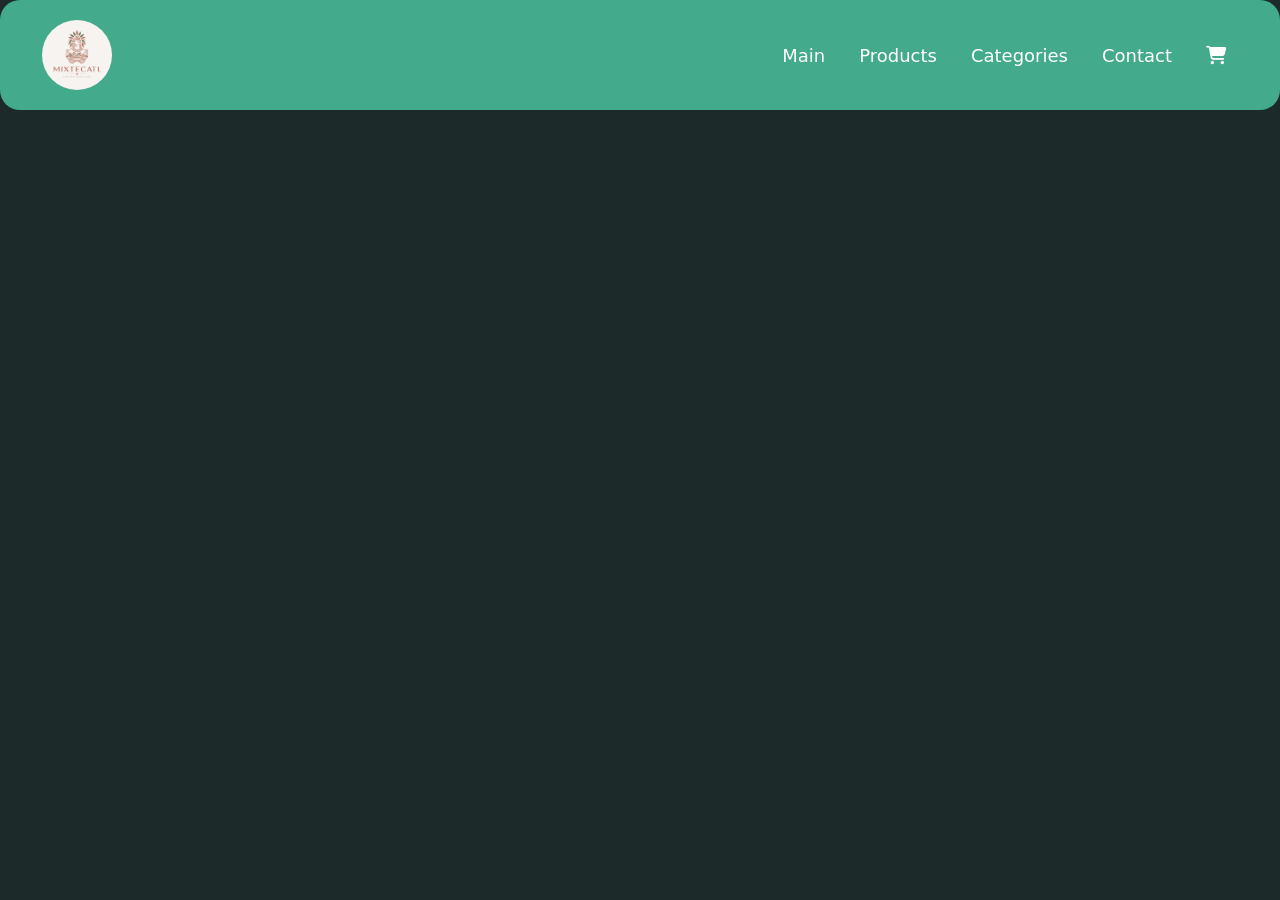
==== aboutUs.html @ 40f316a8 "Navbar added" ====
<!DOCTYPE html>
<html lang="en">

<head>
  <meta charset="UTF-8">
  <meta name="viewport" content="width=device-width, initial-scale=1.0">
  <title>Document</title>
  <link href="https://cdn.jsdelivr.net/npm/bootstrap@5.3.8/dist/css/bootstrap.min.css" rel="stylesheet"
    integrity="sha384-sRIl4kxILFvY47J16cr9ZwB07vP4J8+LH7qKQnuqkuIAvNWLzeN8tE5YBujZqJLB" crossorigin="anonymous">
  <link rel="stylesheet" href="https://cdnjs.cloudflare.com/ajax/libs/font-awesome/6.5.1/css/all.min.css">
  <link rel="stylesheet" href="./style.css">
</head>

<body>
  <div id="navbar-container"></div>
  <script src="https://cdn.jsdelivr.net/npm/bootstrap@5.3.8/dist/js/bootstrap.bundle.min.js" integrity="sha384-FKyoEForCGlyvwx9Hj09JcYn3nv7wiPVlz7YYwJrWVcXK/BmnVDxM+D2scQbITxI" crossorigin="anonymous"></script>
  <script src="navbarComponent.js"></script>

</body>

</html>
---- style.css ----
body {
  background-color: #1c2a2a;
}

/* Navbar classes */

.navbarCustom {
  background-color: #43aa8b;
  border-radius: 20px;
  padding: 15px 30px;
}

.logo img {
  width: 70px;
  height: 70px;
  border-radius: 50%;
  object-fit: cover;
}

.custom-btn {
  border: none;
  color: white;
  font-size: 18px;
}

.custom-btn:hover {
  color: #1c2a2a;
}

.cart-badge {
  background-color: #1c2a2a;
}

/* Hamburger button */

.navbar-toggler {
  border: none;
}

.navbar-toggler:focus {
  box-shadow: none;
}

/* Make icon white */

.navbar-toggler-icon {
  filter: brightness(0) invert(1);
}

.nav-buttons {
  display: flex;
  align-items: center;
  gap: 10px;
}

/* Mobile menu */
@media (max-width: 991.98px) {
  .nav-buttons {
    flex-direction: column;
    align-items: stretch;
    width: 100%;
    margin-top: 15px;
  }

  .custom-btn {
    width: 100%;
    text-align: left;
    padding: 10px 15px;
  }
}
/* End navbar Clases */
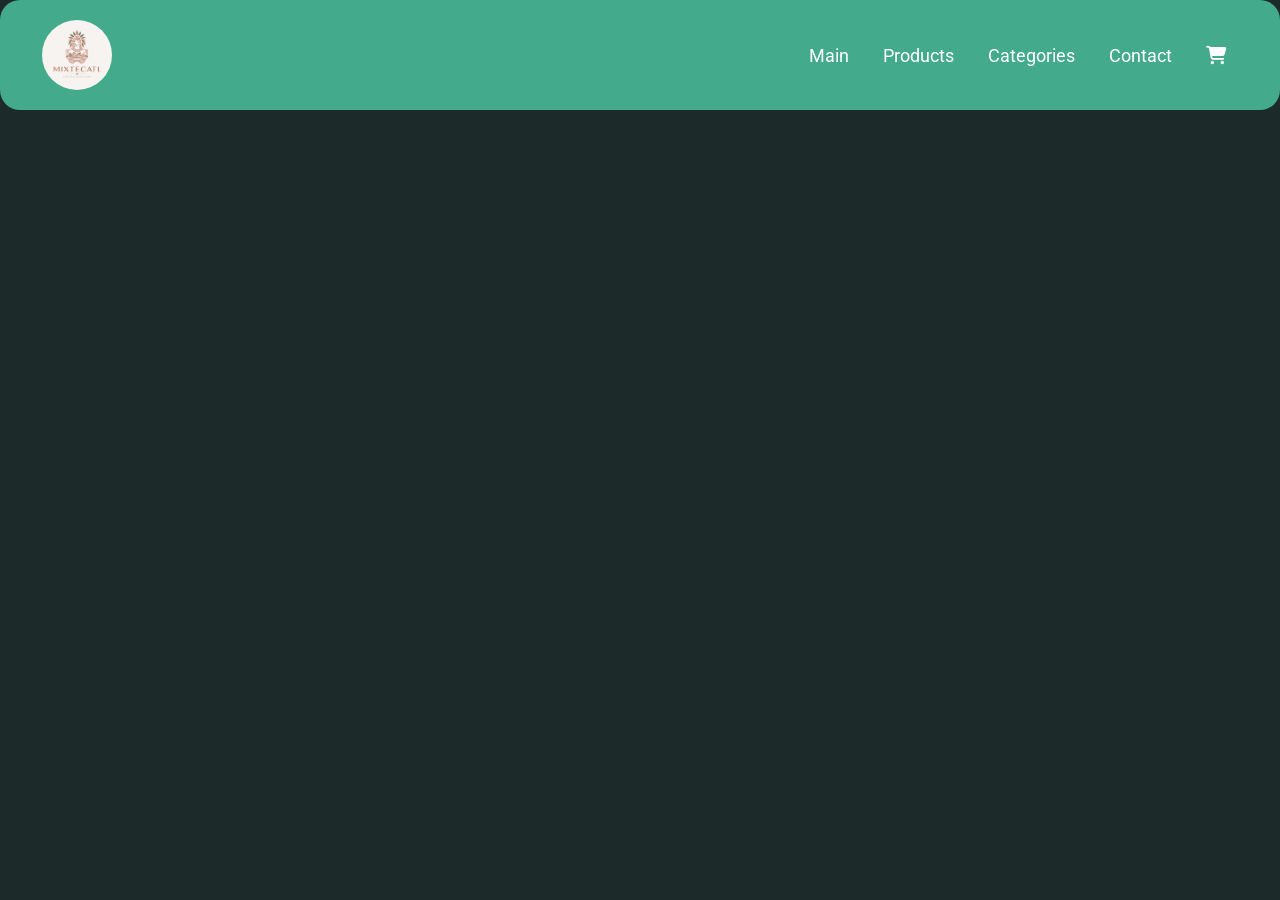
==== commit 23ee72bd: "fontsize added" ====
--- a/aboutUs.html
+++ b/aboutUs.html
@@ -9,6 +9,9 @@
     integrity="sha384-sRIl4kxILFvY47J16cr9ZwB07vP4J8+LH7qKQnuqkuIAvNWLzeN8tE5YBujZqJLB" crossorigin="anonymous">
   <link rel="stylesheet" href="https://cdnjs.cloudflare.com/ajax/libs/font-awesome/6.5.1/css/all.min.css">
   <link rel="stylesheet" href="./style.css">
+  <link rel="preconnect" href="https://fonts.googleapis.com">
+<link rel="preconnect" href="https://fonts.gstatic.com" crossorigin>
+<link href="https://fonts.googleapis.com/css2?family=Montserrat+Alternates:wght@300;400;700&family=Roboto:ital,wght@0,100..900;1,100..900&display=swap" rel="stylesheet">
 </head>
 
 <body>
--- a/style.css
+++ b/style.css
@@ -1,5 +1,6 @@
 body {
   background-color: #1c2a2a;
+  font-family: 'Roboto', sans-serif;
 }
 
 /* Navbar classes */
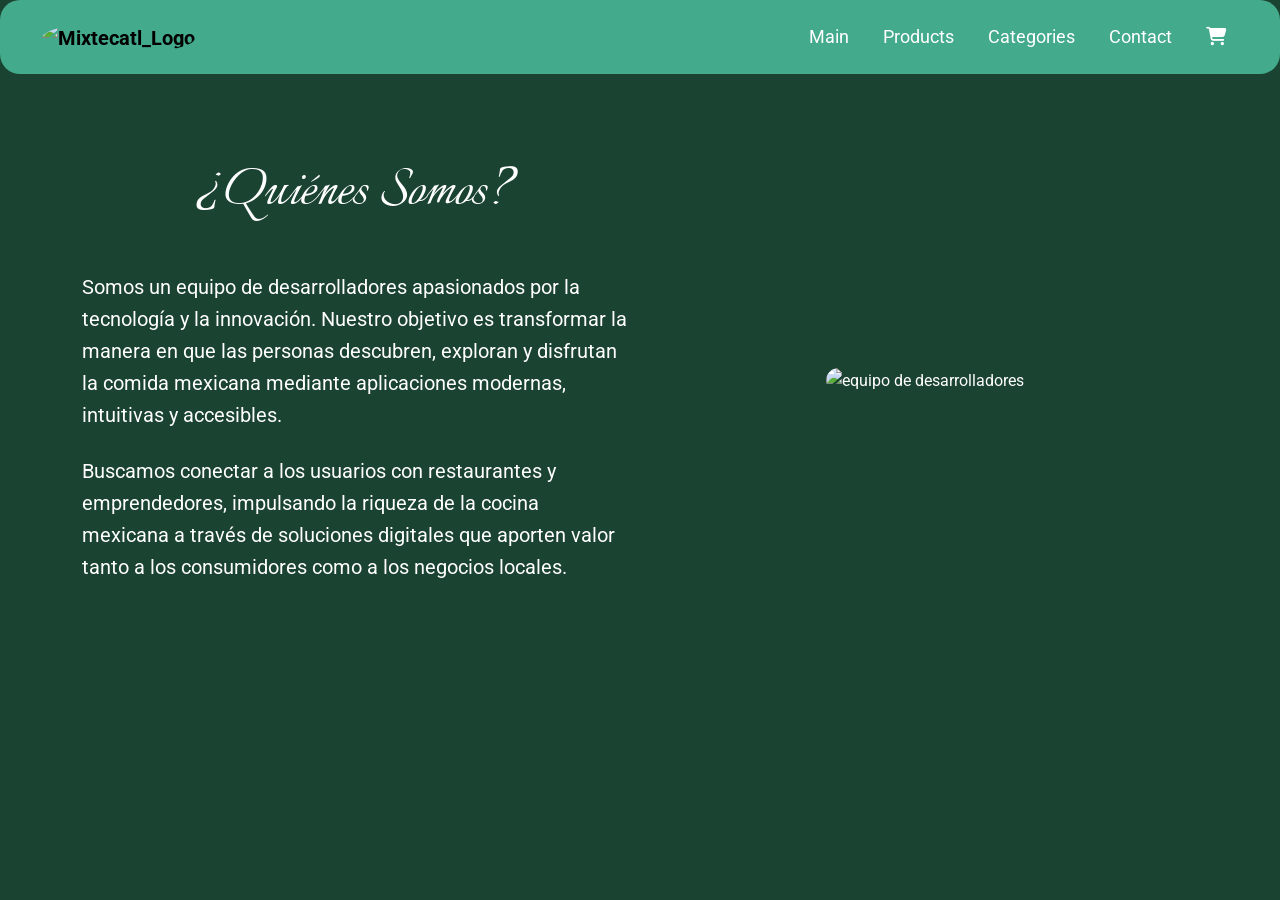
==== commit 8918e4f2: "about section added" ====
--- a/aboutUs.html
+++ b/aboutUs.html
@@ -7,16 +7,43 @@
   <title>Document</title>
   <link href="https://cdn.jsdelivr.net/npm/bootstrap@5.3.8/dist/css/bootstrap.min.css" rel="stylesheet"
     integrity="sha384-sRIl4kxILFvY47J16cr9ZwB07vP4J8+LH7qKQnuqkuIAvNWLzeN8tE5YBujZqJLB" crossorigin="anonymous">
+  <link href="https://fonts.googleapis.com/css2?family=Italianno&family=Roboto:wght@400;700&display=swap" rel="stylesheet">  
   <link rel="stylesheet" href="https://cdnjs.cloudflare.com/ajax/libs/font-awesome/6.5.1/css/all.min.css">
-  <link rel="stylesheet" href="./style.css">
-  <link rel="preconnect" href="https://fonts.googleapis.com">
-<link rel="preconnect" href="https://fonts.gstatic.com" crossorigin>
-<link href="https://fonts.googleapis.com/css2?family=Montserrat+Alternates:wght@300;400;700&family=Roboto:ital,wght@0,100..900;1,100..900&display=swap" rel="stylesheet">
+  <link rel="stylesheet" href="./aboutUs.css">
 </head>
 
 <body>
   <div id="navbar-container"></div>
-  <script src="https://cdn.jsdelivr.net/npm/bootstrap@5.3.8/dist/js/bootstrap.bundle.min.js" integrity="sha384-FKyoEForCGlyvwx9Hj09JcYn3nv7wiPVlz7YYwJrWVcXK/BmnVDxM+D2scQbITxI" crossorigin="anonymous"></script>
+  
+  <section class="about-section">
+    <div class="container">
+      <div class="row align-items-center">
+        <div class="col-lg-6">
+          <div class="contenido-texto">
+            <h1 class="titulo">¿Quiénes Somos?</h1>
+            <p class="texto">
+              Somos un equipo de desarrolladores apasionados por la tecnología y la innovación. Nuestro
+              objetivo es transformar la manera en que las personas descubren, exploran y disfrutan la
+              comida mexicana mediante aplicaciones modernas, intuitivas y accesibles.
+            </p>
+            <p class="texto">
+              Buscamos conectar a los usuarios con restaurantes y emprendedores, impulsando la riqueza de
+              la cocina mexicana a través de soluciones digitales que aporten valor tanto a los
+              consumidores como a los negocios locales.
+            </p>
+          </div>
+        </div>
+        <div class="col-lg-6 text-center">
+          <img
+            src="https://png.pngtree.com/png-clipart/20231006/original/pngtree-victorious-office-workers-team-celebrating-with-joy-happy-celebrating-teamwork-vector-png-image_12970454.png"
+            alt="equipo de desarrolladores" class="imagen">
+        </div>
+      </div>
+    </div>
+  </section>
+  <script src="https://cdn.jsdelivr.net/npm/bootstrap@5.3.8/dist/js/bootstrap.bundle.min.js"
+    integrity="sha384-FKyoEForCGlyvwx9Hj09JcYn3nv7wiPVlz7YYwJrWVcXK/BmnVDxM+D2scQbITxI"
+    crossorigin="anonymous"></script>
   <script src="navbarComponent.js"></script>
 
 </body>
--- a/aboutUs.css
+++ b/aboutUs.css
@@ -0,0 +1,120 @@
+:root {
+  --color-background: #1b4332;
+  --font-roboto: 'Roboto', sans-serif;
+  --font-italianno: 'Italianno', cursive;
+}
+
+body {
+  background-color: var(--color-background);
+  font-family: var(--font-roboto);
+  color: #ffffff;
+  line-height: 1.6;
+}
+
+/* Navbar classes */
+
+.navbarCustom {
+  background-color: #43aa8b;
+  border-radius: 20px;
+  padding: 15px 30px;
+}
+
+.logo img {
+  width: 70px;
+  height: 70px;
+  border-radius: 50%;
+  object-fit: cover;
+}
+
+.custom-btn {
+  border: none;
+  color: white;
+  font-size: 18px;
+}
+
+.custom-btn:hover {
+  color: #1c2a2a;
+}
+
+.cart-badge {
+  background-color: #1c2a2a;
+}
+
+/* Hamburger button */
+
+.navbar-toggler {
+  border: none;
+}
+
+.navbar-toggler:focus {
+  box-shadow: none;
+}
+
+/* Make icon white */
+
+.navbar-toggler-icon {
+  filter: brightness(0) invert(1);
+}
+
+.nav-buttons {
+  display: flex;
+  align-items: center;
+  gap: 10px;
+}
+
+/* Mobile menu */
+@media (max-width: 991.98px) {
+  .nav-buttons {
+    flex-direction: column;
+    align-items: stretch;
+    width: 100%;
+    margin-top: 15px;
+  }
+
+  .custom-btn {
+    width: 100%;
+    text-align: left;
+    padding: 10px 15px;
+  }
+}
+
+/* End navbar Clases */
+
+.about-section {
+  padding: 80px 0;
+}
+
+.titulo {
+  font-family: var(--font-italianno);
+  font-size: 64px;
+  color: #ffffff;
+  margin-bottom: 40px;
+  text-align: center;
+}
+
+.texto {
+  font-size: 20px;
+  margin-bottom: 24px;
+}
+
+.imagen {
+  width: 100%;
+  max-width: 450px;
+  border-radius: 20px;
+  border: 3px solid var(--color-secondary);
+}
+
+/* ajustes responsivos */
+@media (max-width: 992px) {
+  .titulo {
+    font-size: 48px;
+  }
+
+  .texto {
+    text-align: center;
+  }
+
+  .imagen {
+    max-width: 280px;
+  }
+}
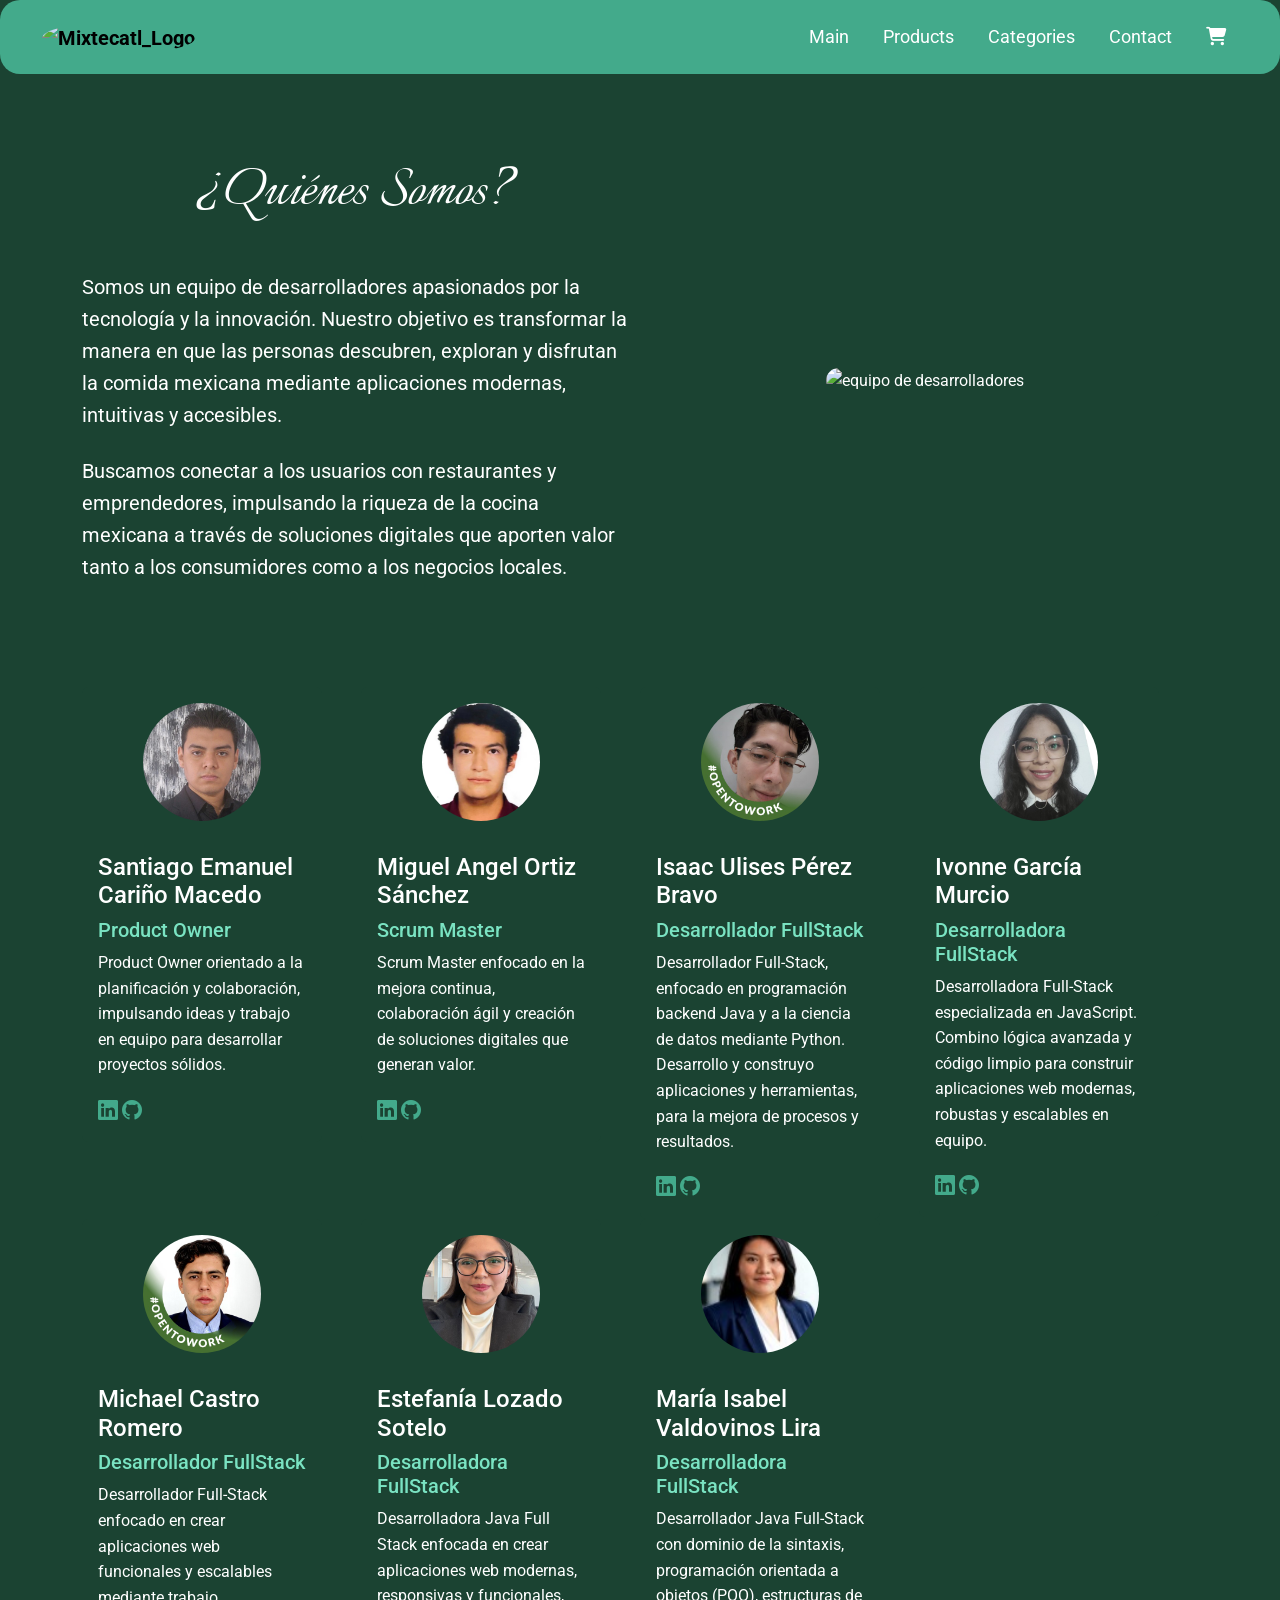
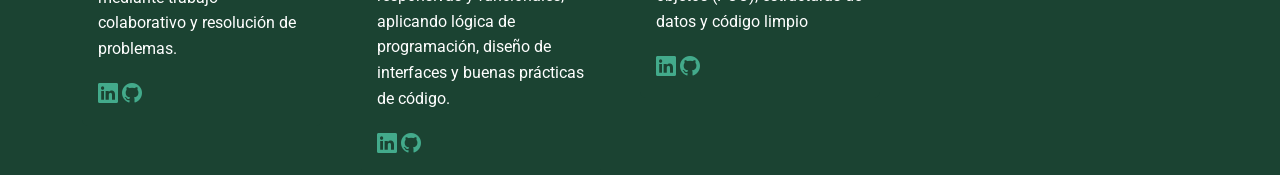
==== commit 82b3345f: "cards profiles added" ====
--- a/aboutUs.html
+++ b/aboutUs.html
@@ -7,14 +7,17 @@
   <title>Document</title>
   <link href="https://cdn.jsdelivr.net/npm/bootstrap@5.3.8/dist/css/bootstrap.min.css" rel="stylesheet"
     integrity="sha384-sRIl4kxILFvY47J16cr9ZwB07vP4J8+LH7qKQnuqkuIAvNWLzeN8tE5YBujZqJLB" crossorigin="anonymous">
-  <link href="https://fonts.googleapis.com/css2?family=Italianno&family=Roboto:wght@400;700&display=swap" rel="stylesheet">  
+  <link href="https://fonts.googleapis.com/css2?family=Italianno&family=Roboto:wght@400;700&display=swap"
+    rel="stylesheet">
   <link rel="stylesheet" href="https://cdnjs.cloudflare.com/ajax/libs/font-awesome/6.5.1/css/all.min.css">
+   <link rel="stylesheet" href="https://cdn.jsdelivr.net/npm/bootstrap-icons@1.11.3/font/bootstrap-icons.min.css">
   <link rel="stylesheet" href="./aboutUs.css">
+
+
 </head>
-
 <body>
   <div id="navbar-container"></div>
-  
+
   <section class="about-section">
     <div class="container">
       <div class="row align-items-center">
@@ -41,6 +44,136 @@
       </div>
     </div>
   </section>
+  <!-- cards Team -->
+  <div class="container text-start robotoFont" style="background-color: #1b4332;"> <!--Bloque de las tarjetas-->
+    <div class="row gx-0 gy-1">
+      <div class="col col-lg-3 col-md-6 col-sm-6">
+        <div class="card formatoTarjetas" style="width: 15rem;"> <!--Tarjeta Emmanuel-->
+          <img class="rounded-circle p-3 animacionImg " style="width: 150px; height: 150px; object-fit: cover;"
+            src="./FotosDePerfil/fotoEmmanuel.jpg" class="card-img-top" alt="Foto Emmanuel">
+          <div class="card-body">
+            <h4 class="card-title textUnderline">Santiago Emanuel Cariño Macedo</h4>
+            <h5 class="card-title textUnderline" style="color:#7ae3c2">Product Owner</h5>
+            <p class="card-text textUnderline">Product Owner orientado a la planificación y colaboración, impulsando
+              ideas y trabajo en equipo para desarrollar proyectos sólidos.</p>
+            <div> <a target="_blank" href="https://www.linkedin.com/in/emanuel-cari%C3%B1o-desarrollador/"><i
+                  class="bi bi-linkedin formatoLogotipos"></i></a>
+              <a target="_blank" href="https://github.com/EmanuelCarino03"><i
+                  class="bi bi-github formatoLogotipos"></i></a>
+            </div>
+          </div>
+        </div>
+      </div>
+      <div class="col col-lg-3 col-md-6 col-sm-6">
+        <div class="card formatoTarjetas" style="width: 15rem;"> <!--Tarjeta Miguel-->
+          <img class="rounded-circle p-3 animacionImg " style="width: 150px; height: 150px; object-fit: cover;"
+            src="./FotosDePerfil/fotoMiguel.jpg" class="card-img-top" alt="Foto Miguel">
+          <div class="card-body">
+            <h4 class="card-title textUnderline">Miguel Angel Ortiz Sánchez</h4>
+            <h5 class="card-title textUnderline" style="color:#7ae3c2">Scrum Master</h5>
+            <p class="card-text textUnderline">Scrum Master enfocado en la mejora continua, colaboración ágil y creación
+              de soluciones digitales que generan valor.</p>
+            <div> <a target="_blank" href="https://www.linkedin.com/in/miguelortiziq/"><i
+                  class="bi bi-linkedin formatoLogotipos"></i></a>
+              <a target="_blank" href="https://github.com/miguelortiziq"><i
+                  class="bi bi-github formatoLogotipos"></i></a>
+            </div>
+          </div>
+        </div>
+      </div>
+      <div class="col col-lg-3 col-md-6 col-sm-6">
+        <div class="card formatoTarjetas" style="width: 15rem;"> <!--Tarjeta Isaac-->
+          <img class="rounded-circle p-3 animacionImg " style="width: 150px; height: 150px; object-fit: cover;"
+            src="./FotosDePerfil/fotoIsaac.jpg" class="card-img-top" alt="Foto Emmanuel">
+          <div class="card-body">
+            <h4 class="card-title textUnderline">Isaac Ulises Pérez Bravo</h4>
+            <h5 class="card-title textUnderline" style="color:#7ae3c2">Desarrollador FullStack</h5>
+            <p class="card-text textUnderline">Desarrollador Full-Stack, enfocado en programación backend Java y a la
+              ciencia de datos mediante Python. Desarrollo y construyo aplicaciones y herramientas, para la mejora de
+              procesos y resultados.</p>
+            <div> <a target="_blank" href="https://www.linkedin.com/in/isaac-perez-dev/"><i
+                  class="bi bi-linkedin formatoLogotipos"></i></a>
+              <a target="_blank" href="https://github.com/IsaacPB13"><i class="bi bi-github formatoLogotipos"></i></a>
+            </div>
+          </div>
+        </div>
+      </div>
+      <div class="col col-lg-3 col-md-6 col-sm-6">
+        <div class="card formatoTarjetas" style="width: 15rem;"> <!--Tarjeta Ivonne-->
+          <img class="rounded-circle p-3 animacionImg " style="width: 150px; height: 150px; object-fit: cover;"
+            src="./FotosDePerfil/fotoIvonne.jpg" class="card-img-top" alt="Foto Emmanuel">
+          <div class="card-body">
+            <h4 class="card-title textUnderline">Ivonne García Murcio</h4>
+            <h5 class="card-title textUnderline" style="color:#7ae3c2">Desarrolladora FullStack</h5>
+            <p class="card-text textUnderline">Desarrolladora Full-Stack especializada en JavaScript. Combino lógica
+              avanzada y código limpio para construir aplicaciones web modernas, robustas y escalables en equipo.</p>
+            <div> <a target="_blank" href="https://www.linkedin.com/in/ivonnegarciamurcio/"><i
+                  class="bi bi-linkedin formatoLogotipos"></i></a>
+              <a target="_blank" href="https://github.com/draculesti"><i class="bi bi-github formatoLogotipos"></i></a>
+            </div>
+          </div>
+        </div>
+      </div>
+    </div>
+    <div class="row gx-0 gy-1">
+      <div class="col col-lg-3 col-md-6 col-sm-6">
+        <div class="card formatoTarjetas" style="width: 15rem;"> <!--Michael-->
+          <img class="rounded-circle p-3 animacionImg " style="width: 150px; height: 150px; object-fit: cover;"
+            src="./FotosDePerfil/fotoMichael.jpg" class="card-img-top" alt="Foto Michael">
+          <div class="card-body">
+            <h4 class="card-title textUnderline">Michael Castro Romero</h4>
+            <h5 class="card-title textUnderline" style="color:#7ae3c2">Desarrollador FullStack</h5>
+            <p class="card-text textUnderline">Desarrollador Full-Stack enfocado en crear aplicaciones web funcionales y
+              escalables mediante trabajo colaborativo y resolución de problemas.</p>
+            <div> <a target="_blank" href="https://www.linkedin.com/in/michaelcastrodev/"><i
+                  class="bi bi-linkedin formatoLogotipos"></i></a>
+              <a target="_blank" href="https://github.com/Michaelcr-DEV"><i
+                  class="bi bi-github formatoLogotipos"></i></a>
+            </div>
+          </div>
+        </div>
+      </div>
+      <div class="col col-lg-3 col-md-6 col-sm-6">
+        <div class="card formatoTarjetas" style="width: 15rem;"> <!--Tarjeta Estefania-->
+          <img class="rounded-circle p-3 animacionImg " style="width: 150px; height: 150px; object-fit: cover;"
+            src="./FotosDePerfil/fotoEstefania.jpg" class="card-img-top" alt="Foto Estefania">
+          <div class="card-body">
+            <h4 class="card-title textUnderline">Estefanía Lozado Sotelo</h4>
+            <h5 class="card-title textUnderline" style="color:#7ae3c2">Desarrolladora FullStack</h5>
+            <p class="card-text textUnderline">Desarrolladora Java Full Stack enfocada en crear aplicaciones web
+              modernas, responsivas y funcionales, aplicando lógica de programación, diseño de interfaces y buenas
+              prácticas de código.</p>
+            <div> <a target="_blank" href="https://www.linkedin.com/in/estefania-lozada-1483112b6/"><i
+                  class="bi bi-linkedin formatoLogotipos"></i></a>
+              <a target="_blank" href="https://github.com/EstefanyLoz"><i class="bi bi-github formatoLogotipos"></i></a>
+            </div>
+          </div>
+        </div>
+      </div>
+      <div class="col col-lg-3 col-md-6 col-sm-6">
+        <div class="card formatoTarjetas" style="width: 15rem;"> <!--Tarjeta Isabel-->
+          <img class="rounded-circle p-3 animacionImg " style="width: 150px; height: 150px; object-fit: cover;"
+            src="./FotosDePerfil/fotoIsabel.jpg" class="card-img-top" alt="Foto Isabel">
+          <div class="card-body">
+            <h4 class="card-title textUnderline">María Isabel Valdovinos Lira</h4>
+            <h5 class="card-title textUnderline" style="color:#7ae3c2">Desarrolladora FullStack</h5>
+            <p class="card-text textUnderline">Desarrollador Java Full-Stack con dominio de la sintaxis, programación
+              orientada a objetos (POO), estructuras de datos y código limpio</p>
+            <div> <a target="_blank" href="https://www.linkedin.com/in/mar%C3%ADa-isabel-valdovinos-lira/"><i
+                  class="bi bi-linkedin formatoLogotipos"></i></a>
+              <a target="_blank" href="https://github.com/Isabellira2904"><i
+                  class="bi bi-github formatoLogotipos"></i></a>
+            </div>
+          </div>
+        </div>
+      </div>
+
+    </div>
+  </div>
+
+
+
+
   <script src="https://cdn.jsdelivr.net/npm/bootstrap@5.3.8/dist/js/bootstrap.bundle.min.js"
     integrity="sha384-FKyoEForCGlyvwx9Hj09JcYn3nv7wiPVlz7YYwJrWVcXK/BmnVDxM+D2scQbITxI"
     crossorigin="anonymous"></script>
--- a/aboutUs.css
+++ b/aboutUs.css
@@ -117,4 +117,37 @@
   .imagen {
     max-width: 280px;
   }
+}
+
+/* Cards Team */
+
+.formatoTarjetas {
+  background-color: #1b4332;
+  color: white;
+  border: #1b4332;
+}
+
+.textUnderline:hover {
+  text-decoration: underline;
+  cursor: pointer;
+}
+
+.formatoLogotipos {
+  color: #43aa8b;
+  font-size: 20px;
+}
+
+.formatoLogotipos:hover {
+  color: #7ae3c2;
+  font-size: 23px;
+}
+
+.animacionImg {
+  transition: all 0.4s ease;
+  margin: auto;
+}
+
+.animacionImg:hover {
+  box-shadow: 0 0 20px rgba(120, 255, 220, .6);
+  margin: auto;
 }
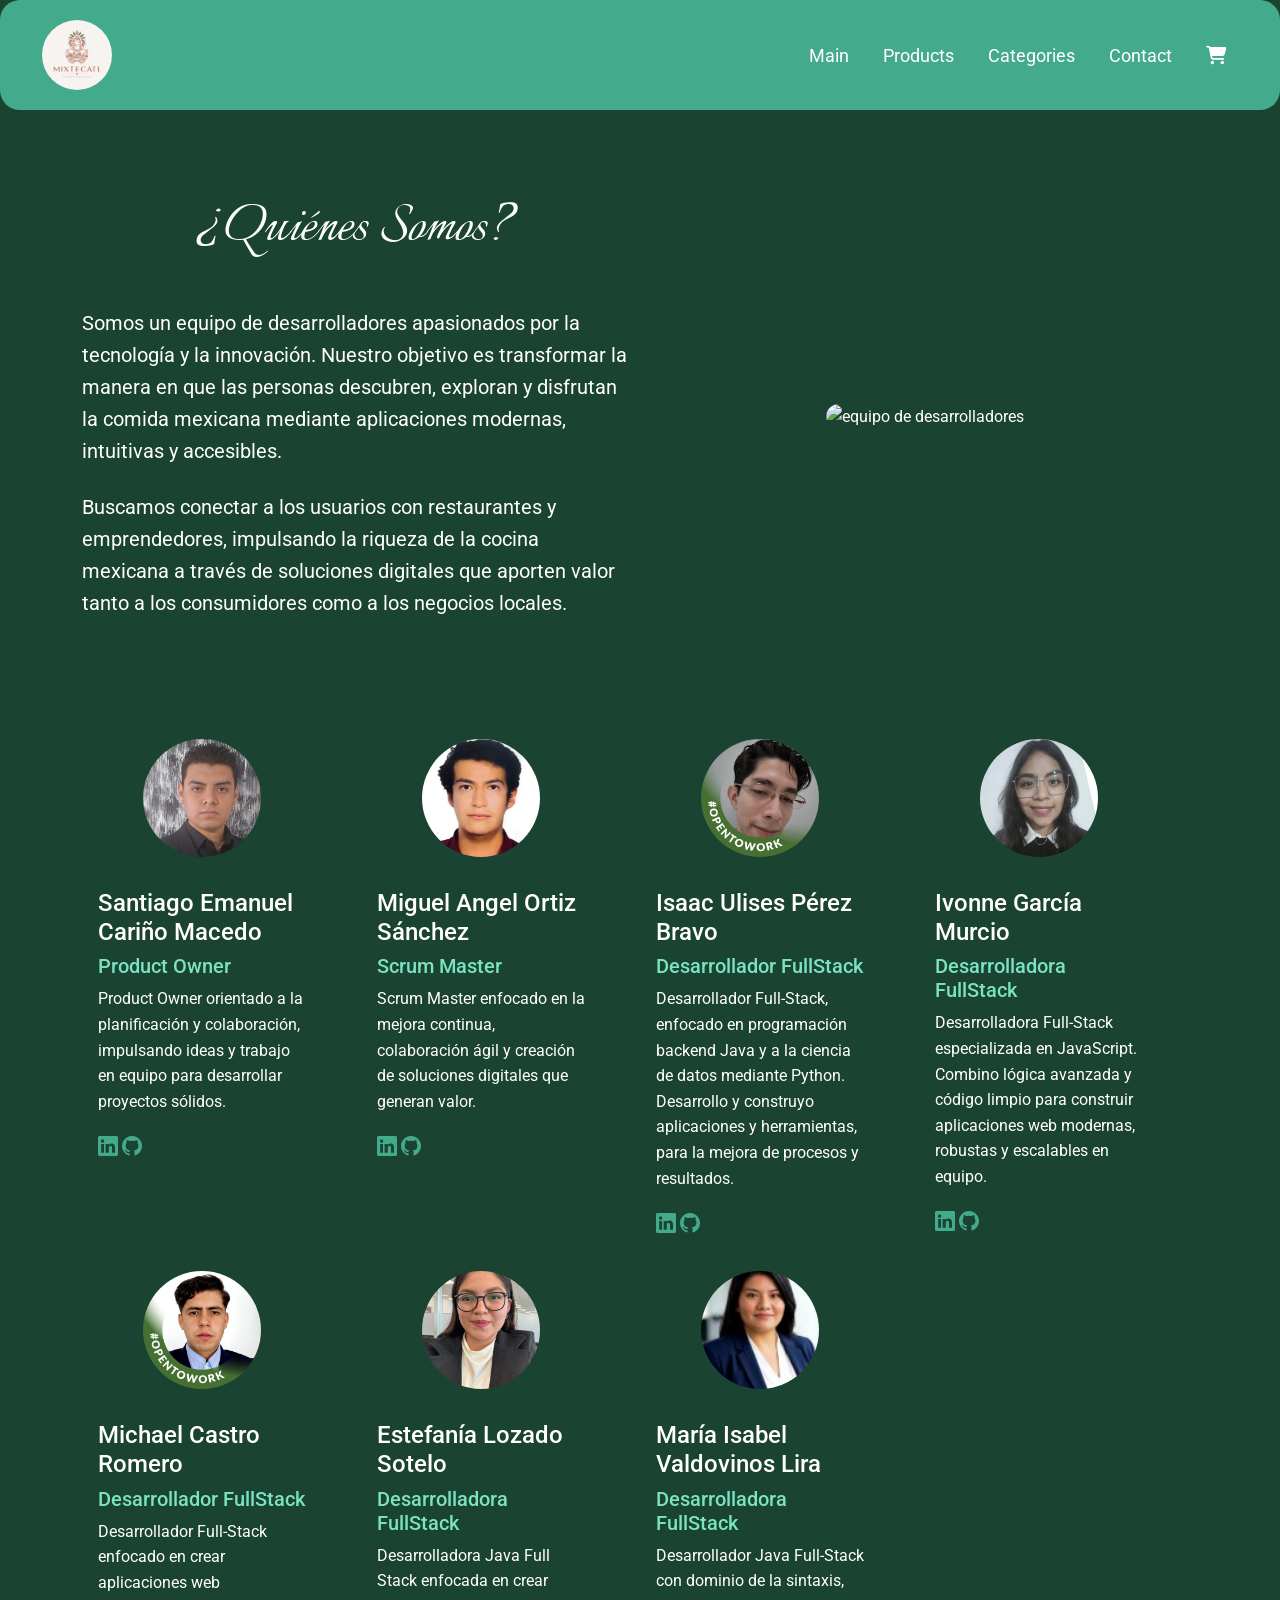
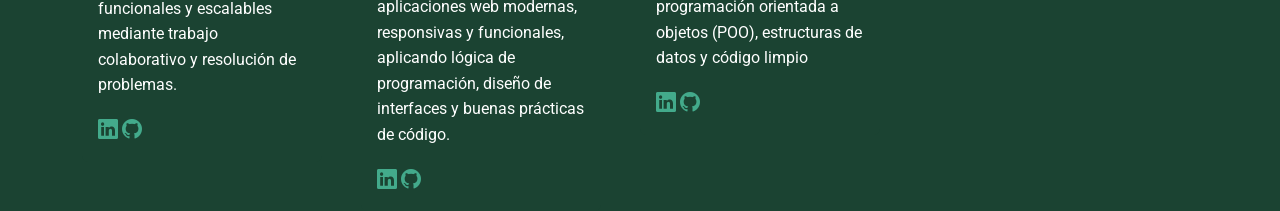
==== commit 76584da1: "abut us page added" ====
--- a/aboutUs.html
+++ b/aboutUs.html
@@ -11,7 +11,7 @@
     rel="stylesheet">
   <link rel="stylesheet" href="https://cdnjs.cloudflare.com/ajax/libs/font-awesome/6.5.1/css/all.min.css">
    <link rel="stylesheet" href="https://cdn.jsdelivr.net/npm/bootstrap-icons@1.11.3/font/bootstrap-icons.min.css">
-  <link rel="stylesheet" href="./aboutUs.css">
+  <link rel="stylesheet" href="./stylesComponents/aboutUs.css">
 
 
 </head>
@@ -50,7 +50,7 @@
       <div class="col col-lg-3 col-md-6 col-sm-6">
         <div class="card formatoTarjetas" style="width: 15rem;"> <!--Tarjeta Emmanuel-->
           <img class="rounded-circle p-3 animacionImg " style="width: 150px; height: 150px; object-fit: cover;"
-            src="./FotosDePerfil/fotoEmmanuel.jpg" class="card-img-top" alt="Foto Emmanuel">
+            src="./assets/FotosDePerfil/fotoEmmanuel.jpg" class="card-img-top" alt="Foto Emmanuel">
           <div class="card-body">
             <h4 class="card-title textUnderline">Santiago Emanuel Cariño Macedo</h4>
             <h5 class="card-title textUnderline" style="color:#7ae3c2">Product Owner</h5>
@@ -67,7 +67,7 @@
       <div class="col col-lg-3 col-md-6 col-sm-6">
         <div class="card formatoTarjetas" style="width: 15rem;"> <!--Tarjeta Miguel-->
           <img class="rounded-circle p-3 animacionImg " style="width: 150px; height: 150px; object-fit: cover;"
-            src="./FotosDePerfil/fotoMiguel.jpg" class="card-img-top" alt="Foto Miguel">
+            src="./assets/FotosDePerfil/fotoMiguel.jpg" class="card-img-top" alt="Foto Miguel">
           <div class="card-body">
             <h4 class="card-title textUnderline">Miguel Angel Ortiz Sánchez</h4>
             <h5 class="card-title textUnderline" style="color:#7ae3c2">Scrum Master</h5>
@@ -84,7 +84,7 @@
       <div class="col col-lg-3 col-md-6 col-sm-6">
         <div class="card formatoTarjetas" style="width: 15rem;"> <!--Tarjeta Isaac-->
           <img class="rounded-circle p-3 animacionImg " style="width: 150px; height: 150px; object-fit: cover;"
-            src="./FotosDePerfil/fotoIsaac.jpg" class="card-img-top" alt="Foto Emmanuel">
+            src="./assets/FotosDePerfil/fotoIsaac.jpg" class="card-img-top" alt="Foto Issac">
           <div class="card-body">
             <h4 class="card-title textUnderline">Isaac Ulises Pérez Bravo</h4>
             <h5 class="card-title textUnderline" style="color:#7ae3c2">Desarrollador FullStack</h5>
@@ -101,7 +101,7 @@
       <div class="col col-lg-3 col-md-6 col-sm-6">
         <div class="card formatoTarjetas" style="width: 15rem;"> <!--Tarjeta Ivonne-->
           <img class="rounded-circle p-3 animacionImg " style="width: 150px; height: 150px; object-fit: cover;"
-            src="./FotosDePerfil/fotoIvonne.jpg" class="card-img-top" alt="Foto Emmanuel">
+            src="./assets/FotosDePerfil/fotoIvonne.jpg" class="card-img-top" alt="Foto Ivonne">
           <div class="card-body">
             <h4 class="card-title textUnderline">Ivonne García Murcio</h4>
             <h5 class="card-title textUnderline" style="color:#7ae3c2">Desarrolladora FullStack</h5>
@@ -119,7 +119,7 @@
       <div class="col col-lg-3 col-md-6 col-sm-6">
         <div class="card formatoTarjetas" style="width: 15rem;"> <!--Michael-->
           <img class="rounded-circle p-3 animacionImg " style="width: 150px; height: 150px; object-fit: cover;"
-            src="./FotosDePerfil/fotoMichael.jpg" class="card-img-top" alt="Foto Michael">
+            src="./assets/FotosDePerfil/fotoMichael.jpg" class="card-img-top" alt="Foto Michael">
           <div class="card-body">
             <h4 class="card-title textUnderline">Michael Castro Romero</h4>
             <h5 class="card-title textUnderline" style="color:#7ae3c2">Desarrollador FullStack</h5>
@@ -136,7 +136,7 @@
       <div class="col col-lg-3 col-md-6 col-sm-6">
         <div class="card formatoTarjetas" style="width: 15rem;"> <!--Tarjeta Estefania-->
           <img class="rounded-circle p-3 animacionImg " style="width: 150px; height: 150px; object-fit: cover;"
-            src="./FotosDePerfil/fotoEstefania.jpg" class="card-img-top" alt="Foto Estefania">
+            src="./assets/FotosDePerfil/fotoEstefania.jpg" class="card-img-top" alt="Foto Estefania">
           <div class="card-body">
             <h4 class="card-title textUnderline">Estefanía Lozado Sotelo</h4>
             <h5 class="card-title textUnderline" style="color:#7ae3c2">Desarrolladora FullStack</h5>
@@ -153,7 +153,7 @@
       <div class="col col-lg-3 col-md-6 col-sm-6">
         <div class="card formatoTarjetas" style="width: 15rem;"> <!--Tarjeta Isabel-->
           <img class="rounded-circle p-3 animacionImg " style="width: 150px; height: 150px; object-fit: cover;"
-            src="./FotosDePerfil/fotoIsabel.jpg" class="card-img-top" alt="Foto Isabel">
+            src="./assets/FotosDePerfil/fotoIsabel.jpg" class="card-img-top" alt="Foto Isabel">
           <div class="card-body">
             <h4 class="card-title textUnderline">María Isabel Valdovinos Lira</h4>
             <h5 class="card-title textUnderline" style="color:#7ae3c2">Desarrolladora FullStack</h5>
@@ -177,7 +177,7 @@
   <script src="https://cdn.jsdelivr.net/npm/bootstrap@5.3.8/dist/js/bootstrap.bundle.min.js"
     integrity="sha384-FKyoEForCGlyvwx9Hj09JcYn3nv7wiPVlz7YYwJrWVcXK/BmnVDxM+D2scQbITxI"
     crossorigin="anonymous"></script>
-  <script src="navbarComponent.js"></script>
+  <script src="./js/components/navbarComponent.js"></script>
 
 </body>
 
--- a/stylesComponents/aboutUs.css
+++ b/stylesComponents/aboutUs.css
@@ -0,0 +1,153 @@
+:root {
+  --color-background: #1b4332;
+  --font-roboto: 'Roboto', sans-serif;
+  --font-italianno: 'Italianno', cursive;
+}
+
+body {
+  background-color: var(--color-background);
+  font-family: var(--font-roboto);
+  color: #ffffff;
+  line-height: 1.6;
+}
+
+/* Navbar classes */
+
+.navbarCustom {
+  background-color: #43aa8b;
+  border-radius: 20px;
+  padding: 15px 30px;
+}
+
+.logo img {
+  width: 70px;
+  height: 70px;
+  border-radius: 50%;
+  object-fit: cover;
+}
+
+.custom-btn {
+  border: none;
+  color: white;
+  font-size: 18px;
+}
+
+.custom-btn:hover {
+  color: #1c2a2a;
+}
+
+.cart-badge {
+  background-color: #1c2a2a;
+}
+
+/* Hamburger button */
+
+.navbar-toggler {
+  border: none;
+}
+
+.navbar-toggler:focus {
+  box-shadow: none;
+}
+
+/* Make icon white */
+
+.navbar-toggler-icon {
+  filter: brightness(0) invert(1);
+}
+
+.nav-buttons {
+  display: flex;
+  align-items: center;
+  gap: 10px;
+}
+
+/* Mobile menu */
+@media (max-width: 991.98px) {
+  .nav-buttons {
+    flex-direction: column;
+    align-items: stretch;
+    width: 100%;
+    margin-top: 15px;
+  }
+
+  .custom-btn {
+    width: 100%;
+    text-align: left;
+    padding: 10px 15px;
+  }
+}
+
+/* End navbar Clases */
+
+.about-section {
+  padding: 80px 0;
+}
+
+.titulo {
+  font-family: var(--font-italianno);
+  font-size: 64px;
+  color: #ffffff;
+  margin-bottom: 40px;
+  text-align: center;
+}
+
+.texto {
+  font-size: 20px;
+  margin-bottom: 24px;
+}
+
+.imagen {
+  width: 100%;
+  max-width: 450px;
+  border-radius: 20px;
+  border: 3px solid var(--color-secondary);
+}
+
+/* ajustes responsivos */
+@media (max-width: 992px) {
+  .titulo {
+    font-size: 48px;
+  }
+
+  .texto {
+    text-align: center;
+  }
+
+  .imagen {
+    max-width: 280px;
+  }
+}
+
+/* Cards Team */
+
+.formatoTarjetas {
+  background-color: #1b4332;
+  color: white;
+  border: #1b4332;
+}
+
+.textUnderline:hover {
+  text-decoration: underline;
+  cursor: pointer;
+}
+
+.formatoLogotipos {
+  color: #43aa8b;
+  font-size: 20px;
+}
+
+.formatoLogotipos:hover {
+  color: #7ae3c2;
+  font-size: 23px;
+}
+
+.animacionImg {
+  transition: all 0.4s ease;
+  margin: auto;
+}
+
+.animacionImg:hover {
+  box-shadow: 0 0 20px rgba(120, 255, 220, .6);
+  margin: auto;
+}
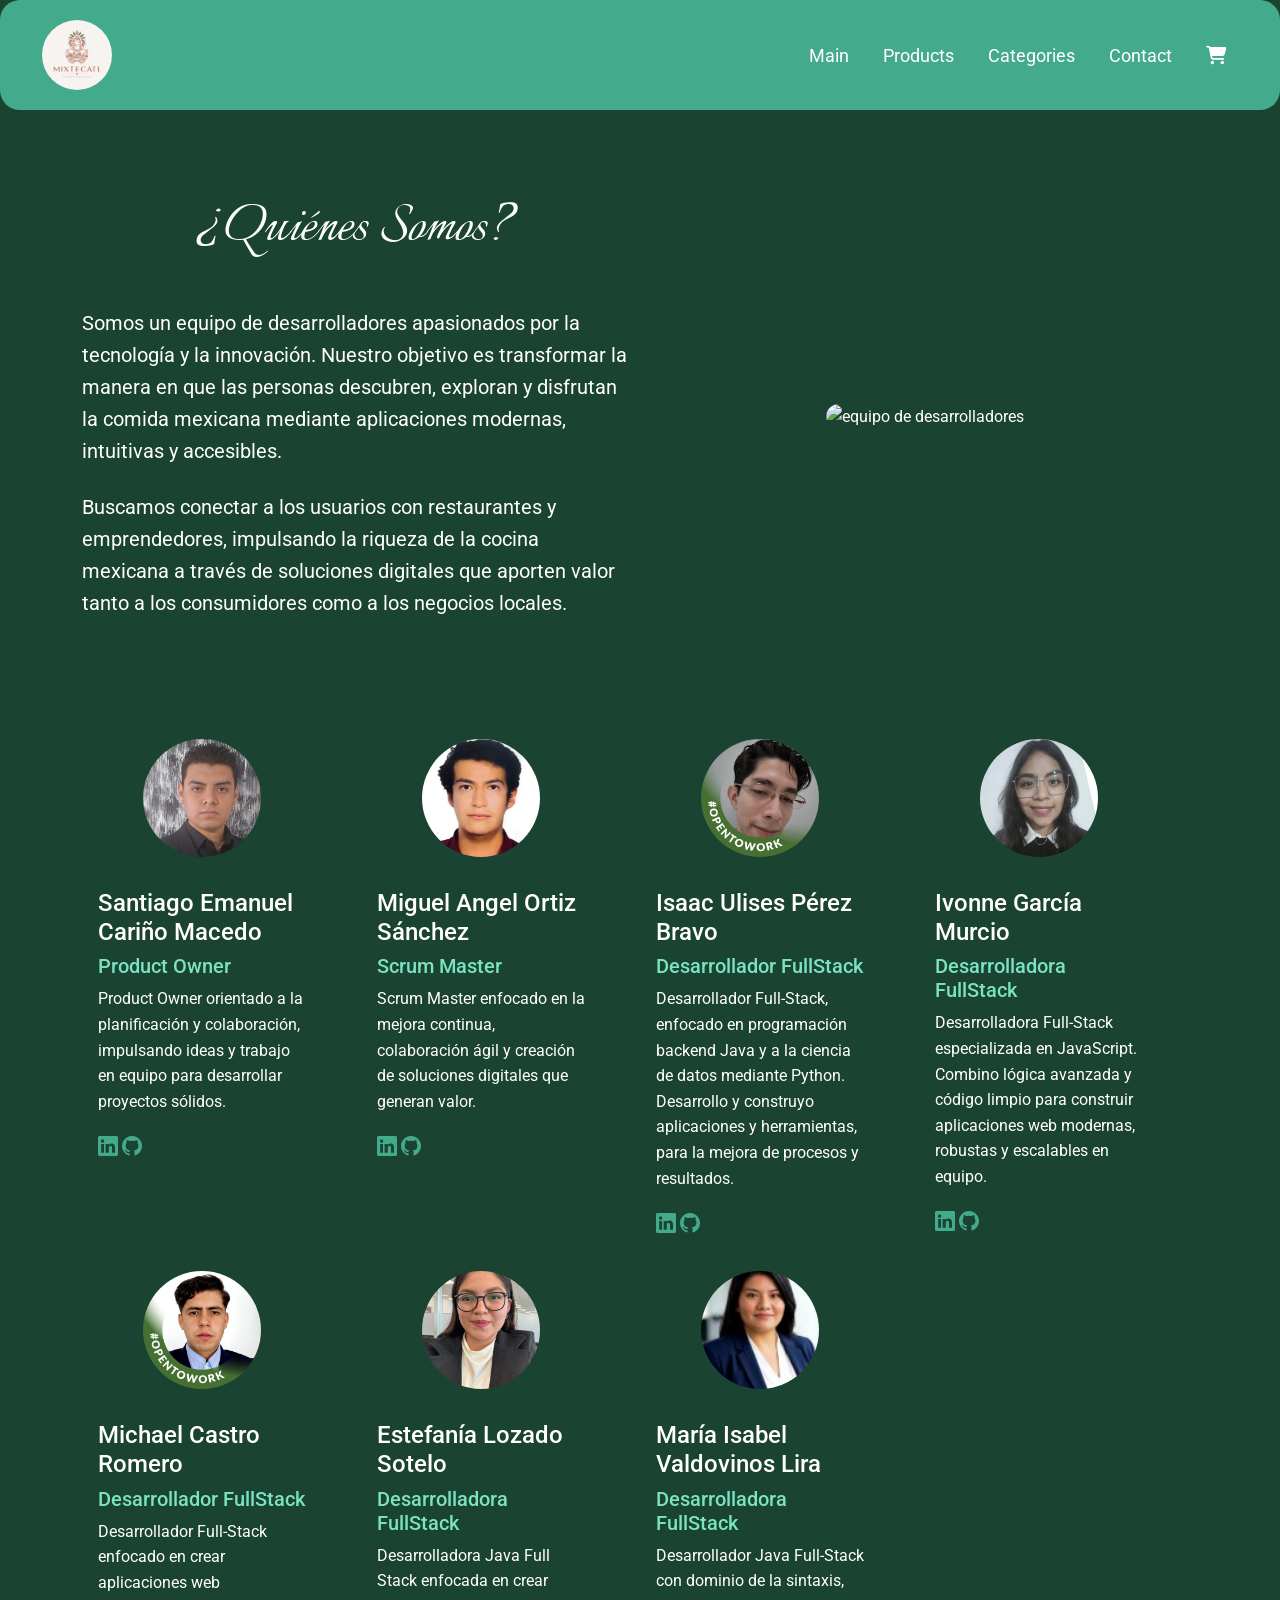
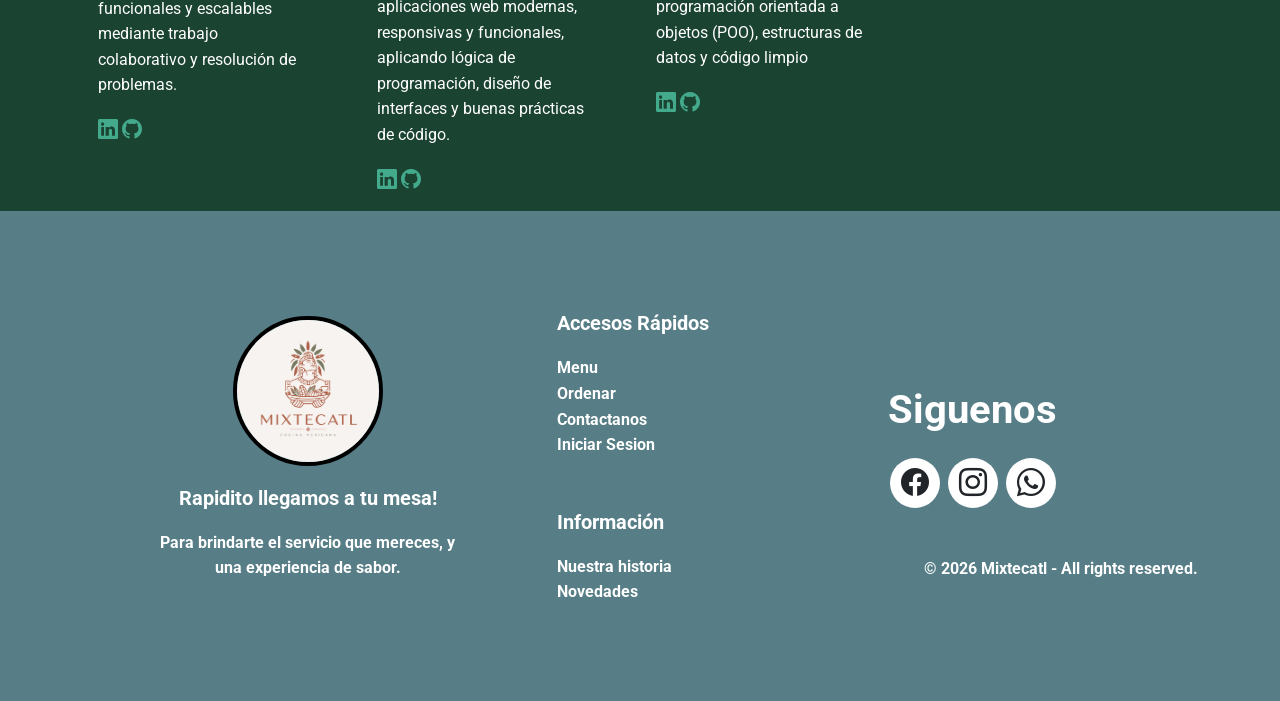
==== commit 46e3f83e: "footer added to about us page" ====
--- a/aboutUs.html
+++ b/aboutUs.html
@@ -170,7 +170,7 @@
 
     </div>
   </div>
-
+  <section id="footer"></section>
 
 
 
@@ -178,6 +178,7 @@
     integrity="sha384-FKyoEForCGlyvwx9Hj09JcYn3nv7wiPVlz7YYwJrWVcXK/BmnVDxM+D2scQbITxI"
     crossorigin="anonymous"></script>
   <script src="./js/components/navbarComponent.js"></script>
+  <script src="./js/components/footerComponent.js"></script>
 
 </body>
 
--- a/stylesComponents/aboutUs.css
+++ b/stylesComponents/aboutUs.css
@@ -1,3 +1,5 @@
+@import url('./footer.css'); 
+
 :root {
   --color-background: #1b4332;
   --font-roboto: 'Roboto', sans-serif;
